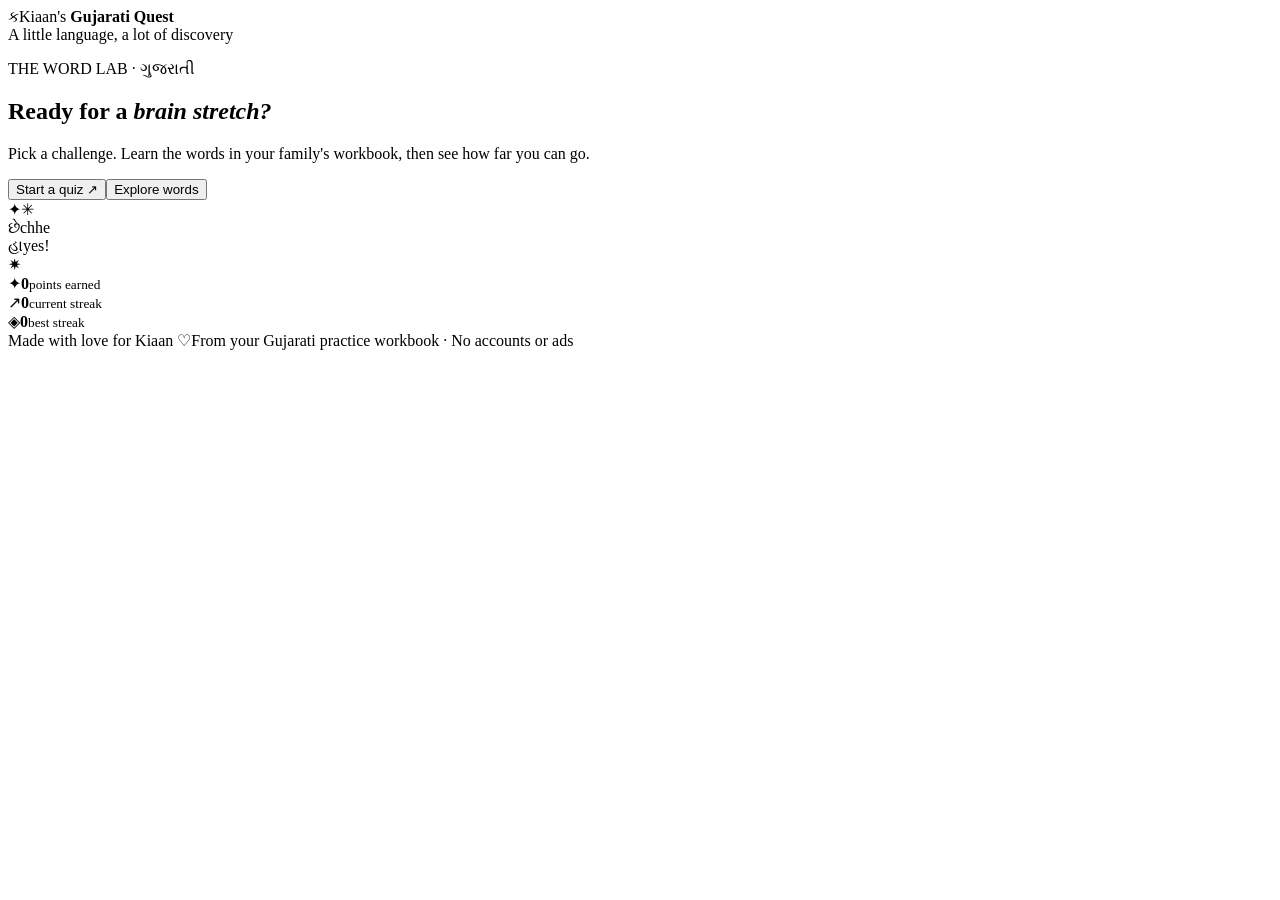
==== index.html @ 922cec5f "Rename 1-index.html to index.html" ====
<!doctype html><html lang="en"><head><meta charset="utf-8"><meta name="viewport" content="width=device-width, initial-scale=1"><meta name="theme-color" content="#f8f4e9"><meta name="description" content="A clever Gujarati word game made for Kiaan. Practice quizzes, matching, colors and verb tenses."><title>Kiaan's Gujarati Quest</title><link rel="manifest" href="manifest.webmanifest"><link rel="icon" href="icon.svg" type="image/svg+xml"><link rel="stylesheet" href="style.css"><script src="content.js" defer></script><script src="app.js" defer></script></head><body><div class="shell"><header class="topbar"><div class="brand"><span class="logo" aria-hidden="true">ક</span><span>Kiaan's <b>Gujarati Quest</b></span></div><span class="top-note">A little language, a lot of discovery</span></header><main><section class="hero"><div><p class="eyebrow">THE WORD LAB · ગુજરાતી</p><h1>Ready for a <em>brain stretch?</em></h1><p>Pick a challenge. Learn the words in your family's workbook, then see how far you can go.</p><div class="hero-actions"><button class="primary" data-go="quiz">Start a quiz <span aria-hidden="true">↗</span></button><button class="secondary" data-go="library">Explore words</button></div></div><div class="hero-art" aria-hidden="true"><span class="spark s1">✦</span><span class="spark s2">✳</span><div class="art-card a1">છે<span>chhe</span></div><div class="art-card a2">હા<span>yes!</span></div><span class="orbit">✷</span></div></section><section class="stats" aria-label="Your progress"><div><span class="stat-ico">✦</span><strong id="score">0</strong><small>points earned</small></div><div><span class="stat-ico">↗</span><strong id="streak">0</strong><small>current streak</small></div><div><span class="stat-ico">◈</span><strong id="best">0</strong><small>best streak</small></div></section><div id="app" aria-live="polite"></div></main><footer><span>Made with love for Kiaan ♡</span><span>From your Gujarati practice workbook · No accounts or ads</span></footer></div></body></html>
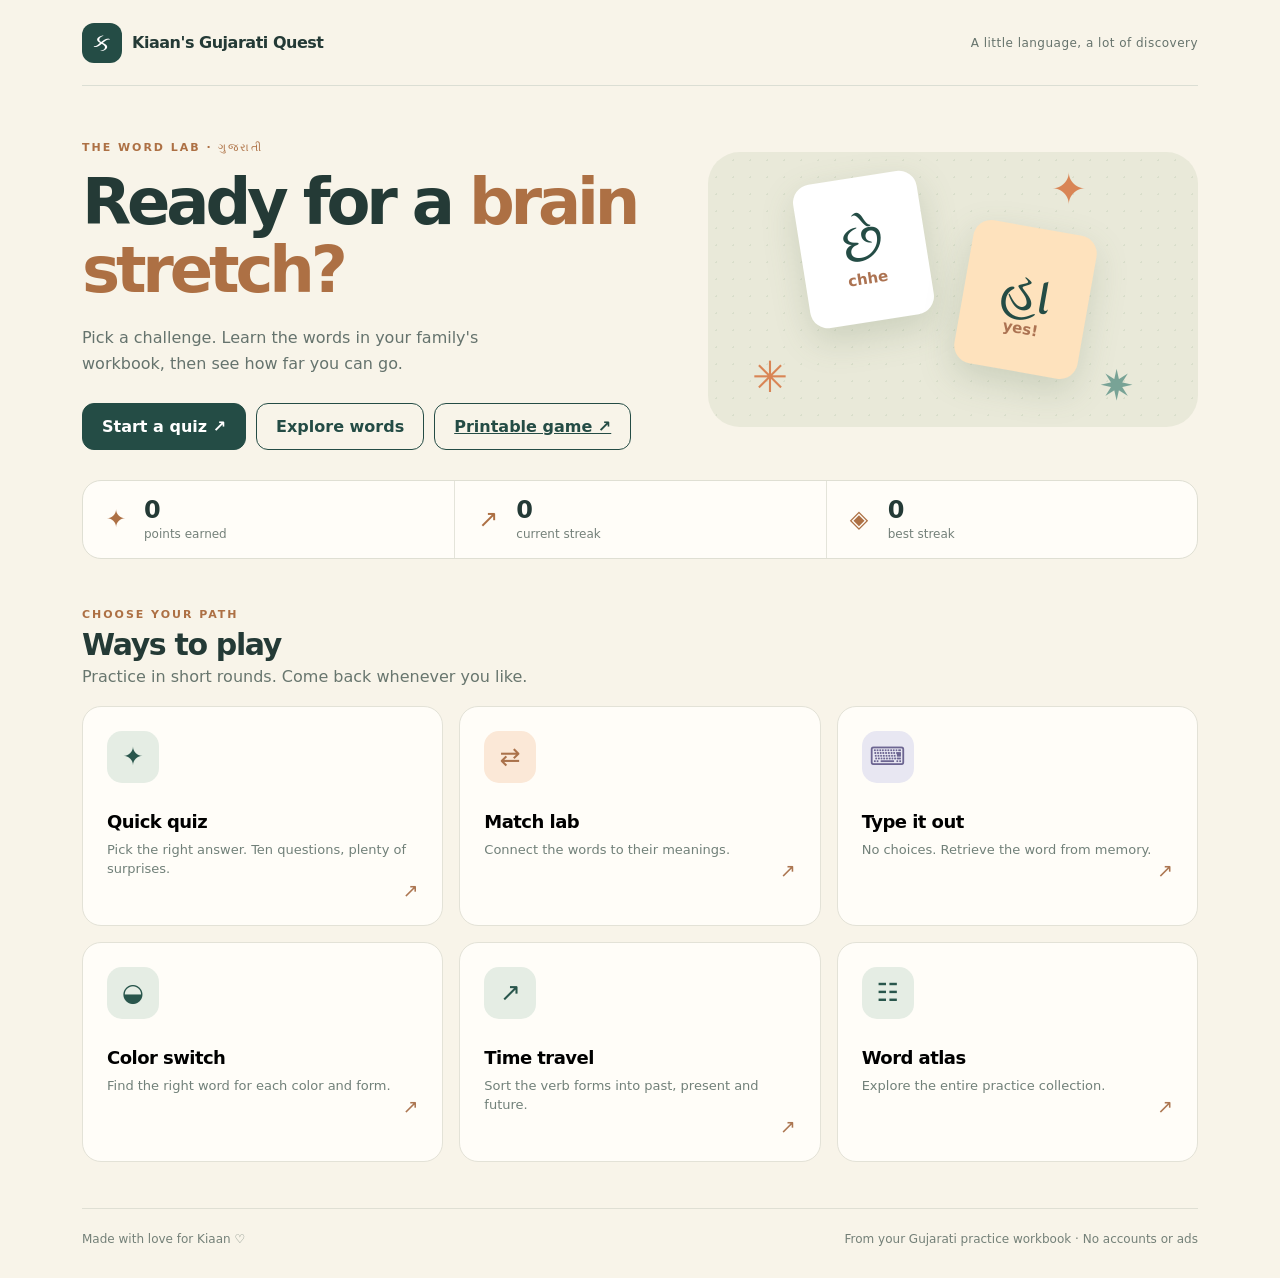
==== commit 90dfe560: "Update index.html" ====
--- a/index.html
+++ b/index.html
@@ -1 +1 @@
-<!doctype html><html lang="en"><head><meta charset="utf-8"><meta name="viewport" content="width=device-width, initial-scale=1"><meta name="theme-color" content="#f8f4e9"><meta name="description" content="A clever Gujarati word game made for Kiaan. Practice quizzes, matching, colors and verb tenses."><title>Kiaan's Gujarati Quest</title><link rel="manifest" href="manifest.webmanifest"><link rel="icon" href="icon.svg" type="image/svg+xml"><link rel="stylesheet" href="style.css"><script src="content.js" defer></script><script src="app.js" defer></script></head><body><div class="shell"><header class="topbar"><div class="brand"><span class="logo" aria-hidden="true">ક</span><span>Kiaan's <b>Gujarati Quest</b></span></div><span class="top-note">A little language, a lot of discovery</span></header><main><section class="hero"><div><p class="eyebrow">THE WORD LAB · ગુજરાતી</p><h1>Ready for a <em>brain stretch?</em></h1><p>Pick a challenge. Learn the words in your family's workbook, then see how far you can go.</p><div class="hero-actions"><button class="primary" data-go="quiz">Start a quiz <span aria-hidden="true">↗</span></button><button class="secondary" data-go="library">Explore words</button></div></div><div class="hero-art" aria-hidden="true"><span class="spark s1">✦</span><span class="spark s2">✳</span><div class="art-card a1">છે<span>chhe</span></div><div class="art-card a2">હા<span>yes!</span></div><span class="orbit">✷</span></div></section><section class="stats" aria-label="Your progress"><div><span class="stat-ico">✦</span><strong id="score">0</strong><small>points earned</small></div><div><span class="stat-ico">↗</span><strong id="streak">0</strong><small>current streak</small></div><div><span class="stat-ico">◈</span><strong id="best">0</strong><small>best streak</small></div></section><div id="app" aria-live="polite"></div></main><footer><span>Made with love for Kiaan ♡</span><span>From your Gujarati practice workbook · No accounts or ads</span></footer></div></body></html>
+<!doctype html><html lang="en"><head><meta charset="utf-8"><meta name="viewport" content="width=device-width, initial-scale=1"><meta name="theme-color" content="#f8f4e9"><meta name="description" content="A clever Gujarati word game made for Kiaan. Practice quizzes, matching, colors and verb tenses."><title>Kiaan's Gujarati Quest</title><link rel="manifest" href="manifest.webmanifest"><link rel="icon" href="icon.svg" type="image/svg+xml"><link rel="stylesheet" href="style.css"><script src="content.js" defer></script><script src="app.js" defer></script></head><body><div class="shell"><header class="topbar"><div class="brand"><span class="logo" aria-hidden="true">ક</span><span>Kiaan's <b>Gujarati Quest</b></span></div><span class="top-note">A little language, a lot of discovery</span></header><main><section class="hero"><div><p class="eyebrow">THE WORD LAB · ગુજરાતી</p><h1>Ready for a <em>brain stretch?</em></h1><p>Pick a challenge. Learn the words in your family's workbook, then see how far you can go.</p><div class="hero-actions"><button class="primary" data-go="quiz">Start a quiz <span aria-hidden="true">↗</span></button><button class="secondary" data-go="library">Explore words</button><a class="secondary print-link" href="./print.html">Printable game ↗</a></div></div><div class="hero-art" aria-hidden="true"><span class="spark s1">✦</span><span class="spark s2">✳</span><div class="art-card a1">છે<span>chhe</span></div><div class="art-card a2">હા<span>yes!</span></div><span class="orbit">✷</span></div></section><section class="stats" aria-label="Your progress"><div><span class="stat-ico">✦</span><strong id="score">0</strong><small>points earned</small></div><div><span class="stat-ico">↗</span><strong id="streak">0</strong><small>current streak</small></div><div><span class="stat-ico">◈</span><strong id="best">0</strong><small>best streak</small></div></section><div id="app" aria-live="polite"></div></main><footer><span>Made with love for Kiaan ♡</span><span>From your Gujarati practice workbook · No accounts or ads</span></footer></div></body></html>
--- a/style.css
+++ b/style.css
@@ -0,0 +1 @@
+:root{font-family:Inter,ui-sans-serif,system-ui,-apple-system,"Segoe UI",sans-serif;color:#243a36;background:#f8f4e9;font-synthesis:none}*{box-sizing:border-box}body{margin:0}button,input,select{font:inherit}button{cursor:pointer}button:focus-visible,input:focus-visible,select:focus-visible{outline:3px solid #ed9e67;outline-offset:3px}.shell{max-width:1180px;margin:auto;padding:0 32px}.topbar{height:86px;display:flex;align-items:center;justify-content:space-between;border-bottom:1px solid #dbded4;gap:16px}.brand{display:flex;align-items:center;gap:10px;font-weight:600;font-size:16px;letter-spacing:-.03em}.logo{width:40px;height:40px;border-radius:12px;background:#244c45;color:#fff;display:grid;place-items:center;font-size:25px}.top-note{font-size:12px;letter-spacing:.04em;color:#66736c}.hero{display:grid;grid-template-columns:1.1fr .9fr;align-items:center;min-height:390px;padding:44px 0 30px;gap:26px}.eyebrow,.section-label{letter-spacing:.18em;text-transform:uppercase;font-size:11px;font-weight:800;color:#ad7044}.hero h1{font-size:clamp(38px,5vw,67px);line-height:1.07;max-width:650px;letter-spacing:-.065em;margin:14px 0 20px}.hero h1 em{font-style:normal;color:#ad7044}.hero p:not(.eyebrow){max-width:470px;color:#65736d;line-height:1.65;font-size:16px}.hero-actions{display:flex;gap:10px;margin-top:25px;flex-wrap:wrap}.primary,.secondary,.small-btn{border-radius:12px;padding:13px 19px;min-height:46px;font-weight:700;border:1px solid #244c45}.primary{background:#244c45;color:#fff}.primary:hover{background:#346d61}.secondary,.small-btn{background:transparent;color:#244c45}.secondary:hover,.small-btn:hover{background:#e6ede5}.hero-art{position:relative;height:275px;border-radius:32px;background:#e9e9d9;overflow:hidden;background-image:radial-gradient(#d9decb 1px,transparent 1px);background-size:17px 17px}.art-card{position:absolute;background:white;box-shadow:0 13px 35px #5b725135;border-radius:18px;min-width:125px;height:145px;display:flex;align-items:center;justify-content:center;flex-direction:column;font-size:54px;font-weight:700;transform:rotate(-9deg);left:19%;top:25px;color:#244c45}.art-card span{font-size:15px;font-weight:600;margin-top:-5px;color:#ac7352}.art-card.a2{left:52%;top:75px;transform:rotate(10deg);background:#fee2bd}.spark{position:absolute;color:#d98555;font-size:43px}.s1{left:70%;top:12px}.s2{left:9%;bottom:25px}.orbit{position:absolute;right:13%;bottom:17px;font-size:42px;color:#78a396}.stats{display:grid;grid-template-columns:repeat(3,1fr);border:1px solid #dfdfd3;background:#fffdf8;border-radius:19px;overflow:hidden;margin-bottom:44px}.stats>div{padding:17px 23px;display:grid;grid-template-columns:28px 1fr;grid-template-rows:auto auto;column-gap:10px}.stats>div+div{border-left:1px solid #e4e4da}.stat-ico{grid-row:1/3;align-self:center;color:#ad7044;font-size:24px}.stats strong{font-size:24px;line-height:1}.stats small{font-size:12px;color:#748079;margin-top:5px}.section-head{display:flex;justify-content:space-between;align-items:end;gap:12px;margin:0 0 20px}.section-head h2,.game-head h2{font-size:30px;letter-spacing:-.045em;margin:5px 0}.section-head p{color:#68766e;margin:0}.mode-grid{display:grid;grid-template-columns:repeat(3,1fr);gap:16px;margin-bottom:46px}.mode{border:1px solid #e3e2d7;background:#fffdf8;border-radius:19px;text-align:left;padding:24px;min-height:218px;display:flex;flex-direction:column;transition:transform .15s,border-color .15s}.mode:hover{transform:translateY(-3px);border-color:#a0bbb0}.mode-icon{display:grid;place-items:center;width:52px;height:52px;border-radius:15px;background:#e5ede4;font-size:25px;color:#29564c;margin-bottom:28px}.mode:nth-child(2) .mode-icon{background:#fbe8d7;color:#aa724b}.mode:nth-child(3) .mode-icon{background:#e8e7f2;color:#6c6591}.mode b{font-size:18px;letter-spacing:-.03em}.mode small{font-size:13px;color:#718079;line-height:1.5;margin-top:8px}.mode .arrow{margin-left:auto;font-size:19px;color:#ac7651}.game-panel{background:#fffdf8;border:1px solid #e2e3d8;border-radius:20px;padding:26px;margin-bottom:46px}.game-head{display:flex;align-items:center;justify-content:space-between;gap:15px;margin-bottom:18px}.game-head .small-btn{padding:9px 14px;min-height:42px}.game-description{color:#69766f;line-height:1.55;margin:0 0 20px}.controls{display:flex;align-items:center;gap:10px;flex-wrap:wrap;margin:0 0 20px}.controls label{font-weight:650;font-size:13px}.controls select{min-height:44px;padding:9px 32px 9px 12px;border:1px solid #cbd8ce;background:white;color:#244c45;border-radius:10px;max-width:100%}.progress-line{background:#e8ede6;height:7px;border-radius:10px;overflow:hidden;margin:20px 0}.progress-line>div{height:100%;background:#77aa8f;transition:width .25s}.meta{display:flex;justify-content:space-between;color:#77847d;font-size:13px;font-weight:650;gap:10px}.prompt-card{padding:25px;background:#edf3e9;border-radius:16px;margin:18px 0}.prompt-card small{display:block;color:#667971;font-size:12px;font-weight:750;text-transform:uppercase;letter-spacing:.12em;margin-bottom:10px}.prompt-card strong{font-size:clamp(23px,4vw,34px);line-height:1.2;overflow-wrap:anywhere}.options{display:grid;grid-template-columns:repeat(2,minmax(0,1fr));gap:10px}.option,.tile{background:white;border:1.5px solid #d9dfd6;border-radius:12px;color:#26423b;min-height:60px;padding:13px 15px;text-align:left;font-weight:650;overflow-wrap:anywhere;line-height:1.35}.option:hover:not(:disabled),.tile:hover:not(:disabled){border-color:#77a997;background:#f3faf4}.option:disabled,.tile:disabled{cursor:default}.option.correct,.tile.matched{background:#e4f5e9;border-color:#6eac7b}.option.wrong,.tile.wrong{background:#fff0ea;border-color:#dc8e72}.feedback{padding:13px 17px;border-radius:12px;background:#e8f2e9;margin:17px 0;font-size:14px;line-height:1.5}.feedback.try{background:#fff0e5}.next-row{margin-top:15px;display:flex;gap:10px;flex-wrap:wrap}.pair-grid{margin-top:18px;display:grid;grid-template-columns:repeat(2,minmax(0,1fr));gap:10px}.pair-col{display:flex;flex-direction:column;gap:10px;min-width:0}.tile.selected{background:#e4edfb;border-color:#618bc2}.tile.matched{opacity:.65}.typed{width:100%;min-height:52px;border:1.5px solid #b8c9be;border-radius:11px;padding:10px 15px;color:#203f37;background:white}.hint{font-size:13px;color:#7b857d;margin:8px 0}.swatch{width:20px;height:20px;border-radius:50%;display:inline-block;vertical-align:middle;margin-right:8px;border:1px solid #0002}.library-grid{display:grid;grid-template-columns:repeat(2,minmax(0,1fr));gap:10px}.word-row{background:#fff;border:1px solid #e6e8df;border-radius:11px;padding:12px 16px;display:flex;justify-content:space-between;gap:12px;align-items:center}.word-row b{overflow-wrap:anywhere}.word-row small{color:#6b796f;text-align:right;overflow-wrap:anywhere}.note{padding:14px;border-left:3px solid #d69560;background:#fbf1e3;border-radius:0 9px 9px 0;margin:8px 0;line-height:1.5}footer{display:flex;justify-content:space-between;gap:16px;border-top:1px solid #dfdfd4;color:#748078;font-size:12px;padding:23px 0 32px;flex-wrap:wrap}@media(max-width:700px){.shell{padding:0 18px}.topbar{height:66px}.top-note{display:none}.hero{grid-template-columns:1fr;padding:29px 0 20px;gap:22px}.hero h1{font-size:42px;margin:11px 0}.hero p:not(.eyebrow){font-size:14px}.hero-art{height:165px}.art-card{width:105px;min-width:0;height:110px;font-size:42px;left:21%;top:14px}.art-card.a2{left:55%;top:36px}.stats{margin-bottom:31px}.stats>div{padding:14px 8px;grid-template-columns:1fr;text-align:center}.stat-ico{grid-row:auto;font-size:18px}.stats strong{font-size:22px}.stats small{font-size:10px}.mode-grid{grid-template-columns:1fr;gap:10px;margin-bottom:35px}.mode{min-height:100px;padding:14px;display:grid;grid-template-columns:45px 1fr 20px;grid-template-rows:30px auto;column-gap:12px}.mode-icon{grid-row:1/3;width:42px;height:42px;font-size:21px;margin:0}.mode b{align-self:end}.mode small{grid-column:2;line-height:1.35;margin:2px 0 0}.mode .arrow{grid-column:3;grid-row:1/3;align-self:center}.game-panel{padding:17px;margin-bottom:35px}.game-head h2{font-size:26px}.section-head h2{font-size:27px}.options,.library-grid{grid-template-columns:1fr}.pair-grid{gap:8px}.tile{min-height:65px;padding:9px;font-size:12px}.word-row{font-size:13px}.word-row small{font-size:12px}}@media(max-width:345px){.hero h1{font-size:36px}.brand{font-size:14px}.stats small{font-size:9px}}
